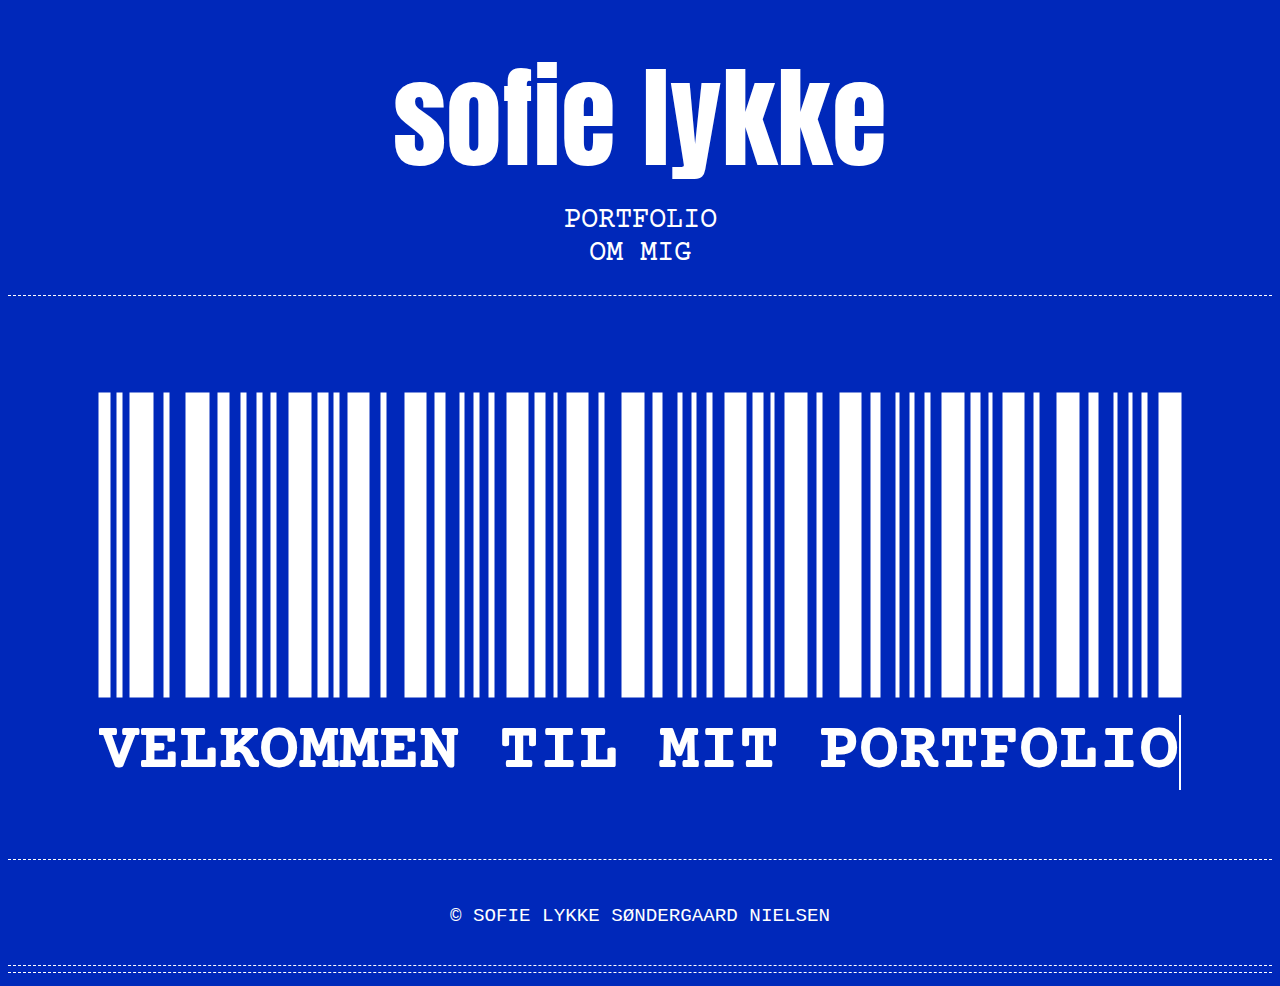
==== site/index.html @ 4070c301 "Add my portfolio files to github repo" ====
<!DOCTYPE html>
<html lang="en">
  <head>
    <meta charset="UTF-8" />
    <meta name="viewport" content="width=device-width, initial-scale=1.0" />
    <meta name="robots" content="noindex" />
    <link rel="stylesheet" href="css/layout.css" />
    <link rel="stylesheet" href="css/style.css" />
    <link rel="icon" type="image/png" href="img/favicon-32x32.png" />
    <style>
      @import url("https://fonts.googleapis.com/css2?family=Anton&family=Courier+Prime&display=swap");
    </style>
    <title>Forside</title>
  </head>
  <body>
    <header>
      <nav>
        <ul>
          <li><a href="index.html" class="center sofielykke">sofie lykke</a></li>
          <li><a href="portfolio.html" class="center menu">PORTFOLIO</a></li>
          <li><a href="ommig.html" class="center menu">OM MIG</a></li>
        </ul>
      </nav>
    </header>
    <main>
      <hr class="stibletlinje" />
      <div class="centerstregkode">
        <a href="portfolio.html"><img src="img/stregkodestor.svg" alt="Stor stregkode" id="stregkode_forside" /></a>
        <h1 class="stregkode_skrift">VELKOMMEN TIL MIT PORTFOLIO</h1>
      </div>
    </main>
    <footer>
      <hr class="stibletlinje" />
      <div class="footer"><p>&#169; SOFIE LYKKE SØNDERGAARD NIELSEN</p></div>
      <hr class="stibletlinje2" />
      <hr class="stibletlinje2footer" />
    </footer>
    <script src="js/myscript.js"></script>
  </body>
</html>
---- site/css/layout.css ----
.centerstregkode {
  display: flex;
  flex-direction: column;
  align-items: center;
  justify-content: center;
  margin: 0;
  padding: 0;
  padding-top: 12%;
  padding-bottom: 6%;
  text-align: center;
}

.sortstregkodelink p {
  margin: 0;
  padding: 0;
}

.footer {
  color: white;
  font-family: "Courier New", Courier, monospace;
  display: flex;
  justify-content: center;
  align-items: center;
  font-size: 70%;
  padding-top: 1em;
  padding-bottom: 1em;
}

.temanummer {
  display: grid;
  grid-template-columns: 1fr 1fr;
  padding-right: 8%;
  padding-left: 4.5%;
}

@media (min-width: 768px) {
  .centerstregkode {
    display: flex;
    flex-direction: column;
    align-items: center;
    justify-content: center;
    margin: 0;
    padding: 0;
    padding-top: 7%;
    padding-bottom: 2%;
    text-align: center;
  }

  .stor_container {
    display: grid;
    grid-template-columns: 1fr 1fr;
  }

  .stor_container2 {
    display: grid;
    grid-template-columns: 1fr 1fr;
  }
}

@media (min-width: 768px) and (max-width: 1024px) {
  .stor_container {
    display: grid;
    grid-template-columns: 1fr 1fr;
  }

  .stor_container {
    display: grid;
    grid-template-columns: 1fr;
  }

  .stor_container2 {
    display: grid;
    grid-template-columns: 1fr;
  }
}
---- site/css/style.css ----
/* ------------------------GENEREL STYLING-------------------------- */

:root {
  --hover-farve: #c0d2d6;
}

body {
  background-color: #0028ba;
}

a:link {
  text-decoration: none;
}

h1 {
  font-family: courier prime;
  color: white;
  font-size: 140%;
  margin: 1.5%;
}

p {
  font-family: "Courier New", Courier, monospace;
  font-size: 100%;
}

a {
  color: black;
}

.stibletlinje {
  border: none;
  border-top: 1.5px dashed white;
  width: 100%;
  margin-top: 5%;
}

.stibletlinje2 {
  border: none;
  border-top: 1.5px dashed white;
  width: 100%;
  margin-top: 0.1%;
  margin-bottom: 0.5%;
}

.stibletlinje2footer {
  border: none;
  border-top: 1.5px dashed white;
  width: 100%;
  margin-top: 0.1%;
  margin-bottom: 1%;
}

.tekstpåblå {
  font-family: courier prime;
  color: white;
  padding-left: 8%;
  padding-right: 8%;
  padding-top: 5%;
  line-height: 1.3;
}

/* -----------UNDERSIDER GENEREL STYLING-------- */

.genvej_portfolio {
  padding-top: 4%;
}

.genvej_portfolio:hover {
  color: var(--hover-farve);
}

.kvittering {
  background-color: white;
  padding-bottom: 7%;
}

.center2 {
  text-align: center;
}

.sortstregkode {
  width: 70%;
  padding-top: 10%;
  padding-bottom: 0;
  margin-bottom: 0;
}

.stregkodetekst {
  font-family: courier prime;
  font-size: 110%;
}

.kvittering_container {
  text-align: center;
  margin-right: 8%;
  margin-left: 8%;
  margin-top: 2%;
}

.kvittering_container1 {
  text-align: center;
  margin-right: 8%;
  margin-left: 8%;
  margin-top: 8%;
}

.kvittering_container2 {
  text-align: center;
  margin-right: 8%;
  margin-left: 8%;
  margin-top: 8%;
}

.kvittering_container3 {
  text-align: center;
  margin-right: 8%;
  margin-left: 8%;
  margin-top: 2%;
}

.kvittering_container4 {
  text-align: center;
  margin-right: 8%;
  margin-left: 8%;
  margin-top: 8%;
}

.kvittering_container5 {
  text-align: center;
  margin-right: 8%;
  margin-left: 8%;
  margin-top: 2%;
}

.kvittering_container6 {
  text-align: center;
  margin-right: 8%;
  margin-left: 8%;
  margin-top: 2%;
}

.venstrejusteret {
  text-align: left;
  padding-left: 8%;
  padding-right: 8%;
  line-height: 1.3;
  font-family: "Courier New", Courier, monospace;
}

.venstrejusteret2 {
  text-align: left;
  padding-left: 8%;
  padding-right: 8%;
  line-height: 1.3;
  font-family: "Courier New", Courier, monospace;
}

.venstrejusteret2:hover {
  color: var(--hover-farve);
}

.overskriftkvittering {
  padding-top: 13%;
  font-family: courier prime;
  font-size: 120%;
}

.overskriftkvittering2 {
  padding-top: 8%;
  font-family: courier prime;
  font-size: 120%;
}

.overskriftkvittering3 {
  padding-top: 13%;
  font-family: courier prime;
  font-size: 120%;
}

.overskriftkvittering4 {
  padding-top: 8%;
  font-family: courier prime;
  font-size: 120%;
}

.overskriftkvittering2:hover {
  color: var(--hover-farve);
}

.overskriftkvittering3:hover {
  color: var(--hover-farve);
}

.stibletlinjesort {
  border: none;
  border-top: 1.5px dashed black;
  width: 83.5%;
}

.stibletlinjesort2 {
  border: none;
  border-top: 1.5px dashed black;
  width: 83.5%;
  margin-top: 0.1%;
  margin-bottom: 0.5%;
}

.højrejusteret {
  text-align: right;
}

.youtube_video {
  width: 83.5%;
  padding-top: 5%;
  padding-bottom: 3%;
  border: none;
}

.billedekode {
  width: 83.5%;
  padding-top: 1%;
  padding-bottom: 3%;
}

.billedekode2 {
  width: 50%;
}

.billedekode3 {
  width: 60%;
  float: left;
  padding-left: 7%;
  padding-bottom: 3%;
}

.billedekode4 {
  width: 30%;
  float: left;
  padding-left: 8.2%;
  padding-bottom: 3%;
}

/* -----------------------MENU---------------------- */

ul {
  list-style-type: none;
  padding: 0;
  margin: 0;
}

.center {
  display: flex;
  justify-content: center;
  align-items: center;
}

nav {
  font-family: courier prime;
}

nav a {
  color: white;
}

.sofielykke {
  font-family: anton;
  font-size: 400%;
  padding-bottom: 1%;
  padding-top: 8%;
}

.menu {
  font-size: 120%;
}

/* ----------------FORSIDE--------------- */

#stregkode_forside {
  width: 80%;
  height: auto;
}

.stregkode_effekt {
  animation: roll 0.5s ease-in-out infinite;
}

@keyframes roll {
  0% {
    opacity: 1;
  }
  20% {
    opacity: 0;
  }
  40% {
    opacity: 1;
  }
  60% {
    opacity: 0;
  }
  80% {
    opacity: 0.9;
  }
  100% {
    opacity: 1;
  }
}

.stregkode_skrift {
  font-family: courier prime;
  color: white;
  font-size: 147%;
  margin-top: 1%;
  white-space: nowrap;
  border-right: 2px solid white;
  overflow: hidden;
  animation: typing 4s steps(30, end) forwards, blink 0.6s step-end infinite;
}

@keyframes typing {
  from {
    width: 0;
  }
  to {
    width: 80%;
  }
}

@keyframes blink {
  50% {
    border-color: transparent;
  }
}

/* -------------OM MIG-------------- */

.portræt {
  width: 83.5%;
  margin-bottom: 1em;
}

.færdighederoverskrift {
  font-family: courier prime;
  font-size: 120%;
  padding-top: 5%;
}

.færdigheder {
  padding-top: 7%;
}

/* ---------------FOOTER-------------- */

.hvidstregkode {
  width: 47%;
}

.footerp {
  margin: 0;
}

.footer2 {
  text-align: center;
  color: white;
  font-size: 70%;
  padding-top: 5%;
  padding-bottom: 5%;
}

.footer {
  font-size: 80%;
}

.stibletlinjefooter {
  border: none;
  border-top: 1.5px dashed white;
  width: 100%;
  margin-top: 10%;
}

/* DESKTOP */

@media (min-width: 768px) {
  .sofielykke {
    font-size: 700%;
    padding-top: 2%;
    padding-bottom: 0.1%;
  }

  .menu {
    font-size: 180%;
  }

  .stibletlinje {
    border: none;
    border-top: 1.5px dashed white;
    width: 100%;
    margin-top: 2%;
  }
  #stregkode_forside {
    width: 100%;
    height: auto;
  }

  .stregkode_skrift {
    font-size: 417%;
  }

  .footer {
    font-size: 100%;
  }

  h1 {
    font-size: 200%;
    margin: 1.5%;
  }

  .kvittering_container {
    text-align: center;
    margin-right: 20%;
    margin-left: 5%;
    margin-top: 8%;
  }

  .kvittering_container1 {
    text-align: center;
    margin-right: 30%;
    margin-left: 30%;
    margin-top: 6%;
    margin-bottom: 5%;
  }

  .kvittering_container2 {
    text-align: center;
    margin-right: 5%;
    margin-left: 20%;
    margin-top: 8%;
  }

  .kvittering_container3 {
    text-align: center;
    margin-right: 30%;
    margin-left: 30%;
    margin-top: 1%;
    margin-bottom: 1%;
  }

  .kvittering_container4 {
    text-align: center;
    margin-right: 30%;
    margin-left: 30%;
    margin-top: 6%;
    margin-bottom: 1%;
  }

  .kvittering_container5 {
    text-align: center;
    margin-right: 5%;
    margin-left: 20%;
    margin-top: 2%;
  }

  .kvittering_container6 {
    text-align: center;
    margin-right: 20%;
    margin-left: 5%;
    margin-top: 2%;
  }

  p {
    line-height: 1.3;
    font-size: 120%;
  }

  .stregkodetekst {
    font-size: 130%;
  }

  @keyframes typing {
    from {
      width: 0;
    }
    to {
      width: 76%;
    }
  }

  .overskriftkvittering {
    padding-top: 13%;
    font-family: courier prime;
    font-size: 150%;
  }

  .overskriftkvittering2 {
    padding-top: 8%;
    font-family: courier prime;
    font-size: 150%;
  }

  .overskriftkvittering3 {
    padding-top: 13%;
    font-family: courier prime;
    font-size: 150%;
  }

  .overskriftkvittering4 {
    padding-top: 8%;
    font-family: courier prime;
    font-size: 150%;
  }

  .færdighederoverskrift {
    font-size: 140%;
  }

  .hvidstregkode {
    width: 20%;
  }

  .footerp {
    margin: 0;
    font-size: 115%;
  }

  .footer2 {
    font-size: 77%;
    padding-top: 2%;
    padding-bottom: 2%;
  }

  .tekstpåblå {
    padding-left: 10%;
    padding-right: 10%;
    line-height: 1.3;
  }

  .stor_container {
    margin-bottom: 5%;
  }

  .stibletlinjefooter {
    margin-top: 5%;
  }
}

/* TABLET */
@media (min-width: 768px) and (max-width: 1024px) {
  .sofielykke {
    font-family: anton;
    font-size: 500%;
    padding-bottom: 1%;
    padding-top: 5%;
  }

  #stregkode_forside {
    width: 80%;
    height: auto;
  }

  .menu {
    font-size: 140%;
  }

  .stregkode_skrift {
    font-size: 230%;
  }

  .stibletlinje {
    border: none;
    border-top: 1.5px dashed white;
    width: 100%;
    margin-top: 3%;
  }

  .footer {
    font-size: 80%;
  }

  .kvittering_container1 {
    text-align: center;
    margin-right: 15%;
    margin-left: 15%;
    margin-top: 6%;
    margin-bottom: 5%;
  }

  .hvidstregkode {
    width: 38%;
  }

  .footerp {
    margin: 0;
    font-size: 115%;
  }

  h1 {
    font-size: 180%;
    margin: 1.5%;
  }

  p {
    line-height: 1.3;
    font-size: 110%;
  }

  .overskriftkvittering {
    padding-top: 13%;
    font-family: courier prime;
    font-size: 140%;
  }

  .overskriftkvittering2 {
    padding-top: 8%;
    font-family: courier prime;
    font-size: 140%;
  }

  .overskriftkvittering3 {
    padding-top: 13%;
    font-family: courier prime;
    font-size: 140%;
  }

  .overskriftkvittering4 {
    padding-top: 8%;
    font-family: courier prime;
    font-size: 140%;
  }

  .stregkodetekst {
    font-size: 120%;
  }

  .kvittering_container2 {
    text-align: center;
    margin-right: 15%;
    margin-left: 15%;
    margin-top: 2%;
  }

  .kvittering_container {
    text-align: center;
    margin-right: 15%;
    margin-left: 15%;
    margin-top: 1%;
  }

  .kvittering_container3 {
    text-align: center;
    margin-right: 15%;
    margin-left: 15%;
    margin-top: 1%;
    margin-bottom: 1%;
  }

  .kvittering_container4 {
    text-align: center;
    margin-right: 15%;
    margin-left: 15%;
    margin-top: 6%;
    margin-bottom: 1%;
  }

  .kvittering_container5 {
    text-align: center;
    margin-right: 15%;
    margin-left: 15%;
    margin-top: 2%;
  }

  .kvittering_container6 {
    text-align: center;
    margin-right: 15%;
    margin-left: 15%;
    margin-top: 2%;
  }

  .tekstpåblå {
    padding-left: 15%;
    padding-right: 15%;
    line-height: 1.3;
  }

  @keyframes typing {
    from {
      width: 0;
    }
    to {
      width: 80%;
    }
  }
}

/* MOBIL */
@media (max-width: 390px) {
  @keyframes typing {
    from {
      width: 0;
    }
    to {
      width: 80%;
    }
  }

  .stregkode_skrift {
    font-size: 100%;
  }

  .menu {
    font-size: 100%;
  }

  .stregkodetekst {
    font-size: 75%;
  }
}
/* MOBIL STOR SKÆRM */

@media (max-width: 430px) {
  @keyframes typing {
    from {
      width: 0;
    }
    to {
      width: 80%;
    }
  }

  .stregkode_skrift {
    font-size: 115%;
  }

  .menu {
    font-size: 115%;
  }

  .stregkodetekst {
    font-size: 90%;
  }
}

@media (min-width: 1680px) {
  @keyframes typing {
    from {
      width: 0;
    }
    to {
      width: 65%;
    }
  }

  .stregkode_skrift {
    font-size: 415%;
  }

  #stregkode_forside {
    width: 100%;
    height: auto;
  }
  .menu {
    font-size: 200%;
  }

  .hvidstregkode {
    width: 15%;
  }
  h1 {
    font-size: 250%;
  }

  p {
    line-height: 1.3;
    font-size: 160%;
  }

  .overskriftkvittering {
    font-size: 220%;
  }

  .overskriftkvittering2 {
    font-size: 220%;
  }

  .overskriftkvittering3 {
    font-size: 220%;
  }

  .overskriftkvittering4 {
    font-size: 220%;
  }
}

/* Stor TV SKÆRM */

@media (min-width: 1681px) {
  @keyframes typing {
    from {
      width: 0;
    }
    to {
      width: 57%;
    }
  }

  .stregkode_skrift {
    font-size: 415%;
  }

  #stregkode_forside {
    width: 100%;
    height: auto;
  }
  .menu {
    font-size: 200%;
  }

  .hvidstregkode {
    width: 15%;
  }
  h1 {
    font-size: 250%;
  }

  p {
    line-height: 1.3;
    font-size: 160%;
  }

  .overskriftkvittering {
    font-size: 220%;
  }

  .overskriftkvittering2 {
    font-size: 220%;
  }

  .overskriftkvittering3 {
    font-size: 220%;
  }

  .overskriftkvittering4 {
    font-size: 220%;
  }
}
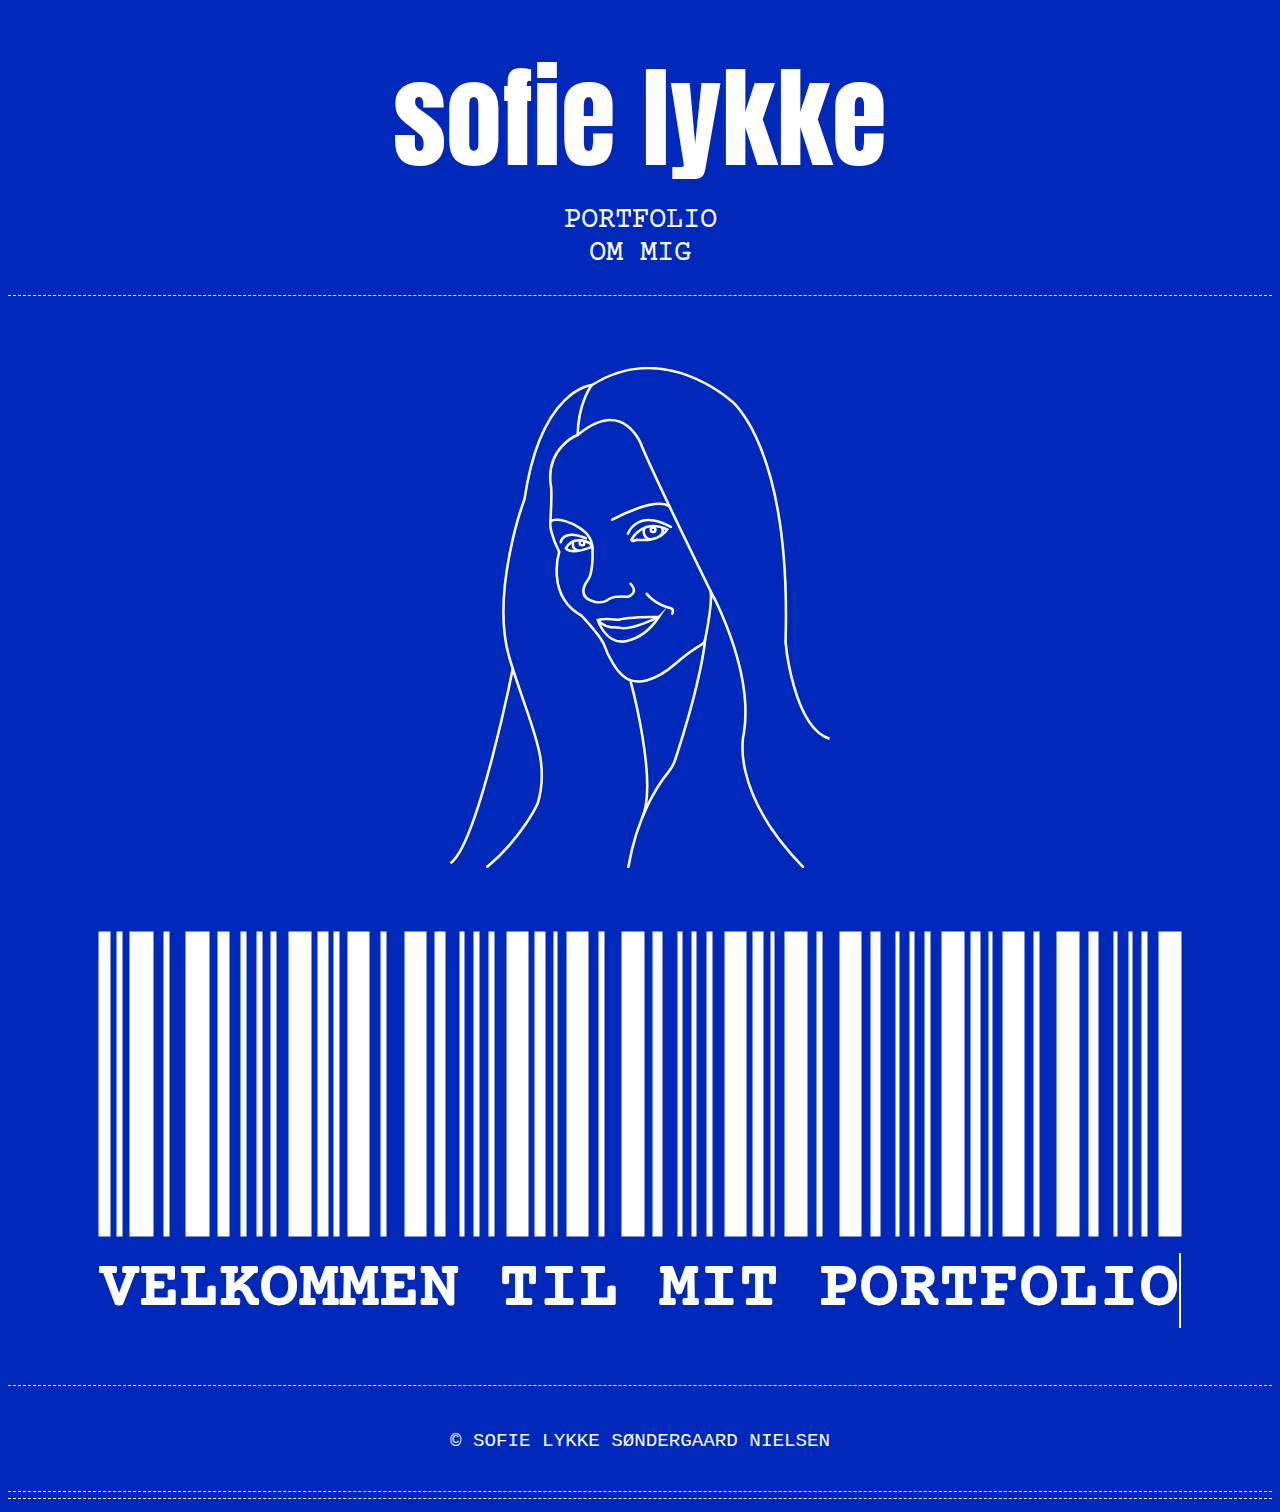
==== commit e8255be2: "Added portrait to index.html" ====
--- a/site/index.html
+++ b/site/index.html
@@ -25,6 +25,7 @@
     <main>
       <hr class="stibletlinje" />
       <div class="centerstregkode">
+        <img src="img/tegningportræt.svg" alt="Tegnet portræt" class="tegnet_portræt" />
         <a href="portfolio.html"><img src="img/stregkodestor.svg" alt="Stor stregkode" id="stregkode_forside" /></a>
         <h1 class="stregkode_skrift">VELKOMMEN TIL MIT PORTFOLIO</h1>
       </div>
--- a/site/css/layout.css
+++ b/site/css/layout.css
@@ -5,8 +5,8 @@
   justify-content: center;
   margin: 0;
   padding: 0;
-  padding-top: 12%;
-  padding-bottom: 6%;
+  padding-top: 4%;
+  padding-bottom: 0%;
   text-align: center;
 }
 
@@ -41,8 +41,8 @@
     justify-content: center;
     margin: 0;
     padding: 0;
-    padding-top: 7%;
-    padding-bottom: 2%;
+    padding-top: 5%;
+    padding-bottom: 1%;
     text-align: center;
   }
 
--- a/site/css/style.css
+++ b/site/css/style.css
@@ -279,6 +279,11 @@
 #stregkode_forside {
   width: 80%;
   height: auto;
+}
+
+.tegnet_portræt {
+  width: 30%;
+  padding-bottom: 5%;
 }
 
 .stregkode_effekt {
